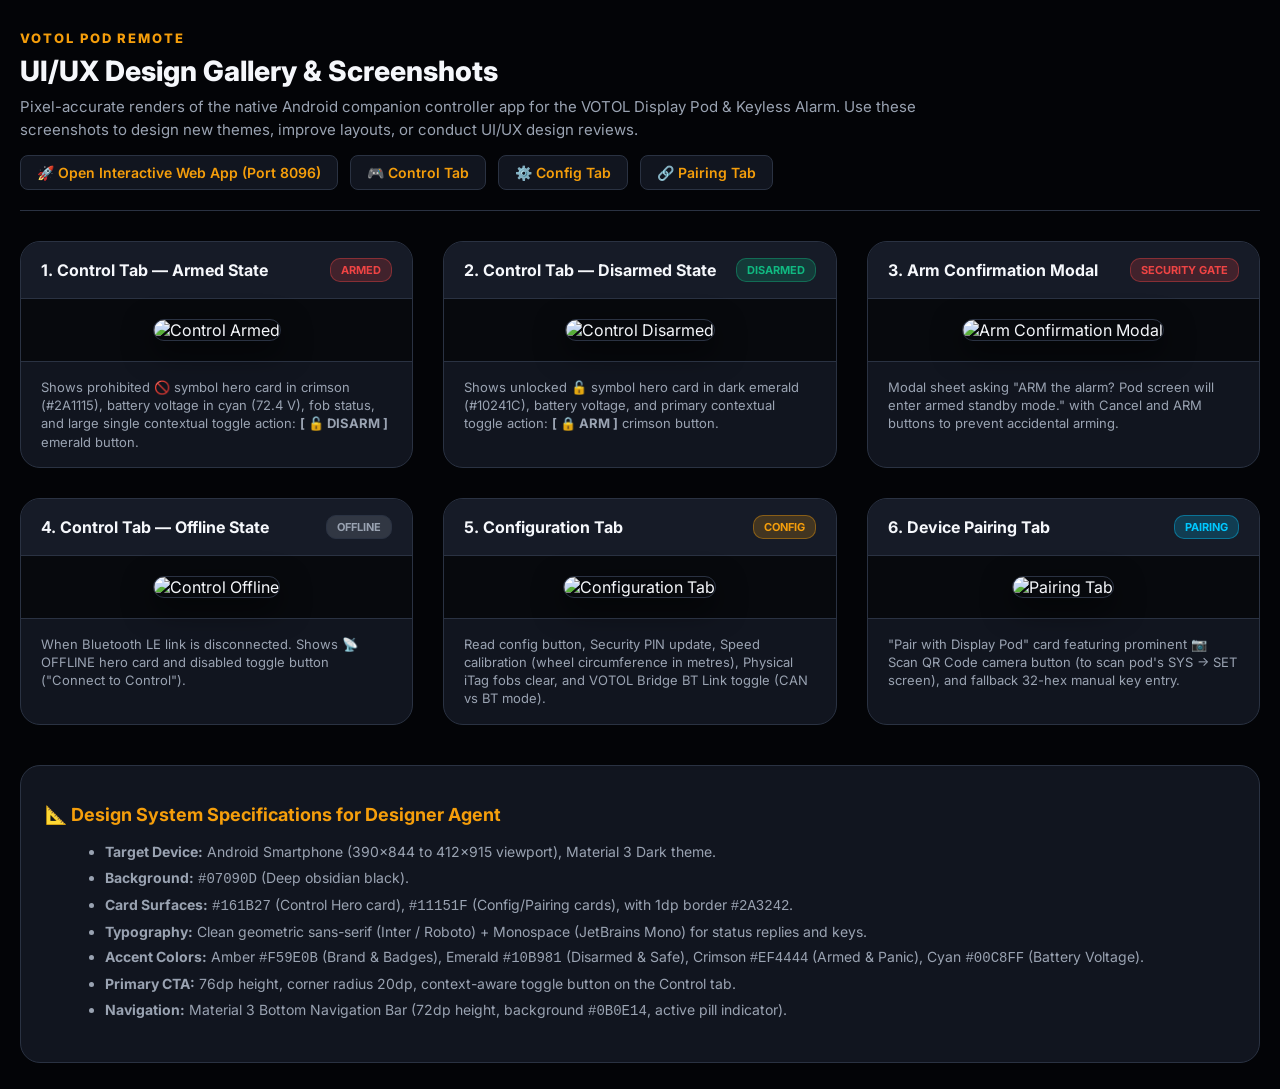
==== pod-remote-web/gallery.html @ cc3430d4 "feat(web): add browser preview, screenshot gallery, and handoff docs for UI/UX design" ====
<!DOCTYPE html>
<html lang="en">
<head>
  <meta charset="UTF-8">
  <meta name="viewport" content="width=device-width, initial-scale=1.0">
  <title>VOTOL Pod Remote — UI/UX Screen Designs</title>
  <link href="https://fonts.googleapis.com/css2?family=Inter:wght@400;500;600;700;800&family=JetBrains+Mono:wght@500;700&display=swap" rel="stylesheet">
  <style>
    body {
      background: #030407;
      color: #F5F7FB;
      font-family: 'Inter', sans-serif;
      margin: 0;
      padding: 30px 20px;
    }
    .header {
      max-width: 1400px;
      margin: 0 auto 30px auto;
      border-bottom: 1px solid #2A3242;
      padding-bottom: 20px;
    }
    .brand {
      color: #F59E0B;
      font-size: 13px;
      font-weight: 800;
      letter-spacing: 0.15em;
      text-transform: uppercase;
    }
    h1 {
      margin: 8px 0;
      font-size: 28px;
      font-weight: 800;
    }
    .desc {
      color: #9AA3B2;
      font-size: 15px;
      line-height: 1.5;
      max-width: 900px;
    }
    .nav-links {
      margin-top: 14px;
      display: flex;
      gap: 12px;
    }
    .nav-links a {
      color: #F59E0B;
      text-decoration: none;
      font-weight: 600;
      font-size: 14px;
      background: #11151F;
      border: 1px solid #2A3242;
      padding: 8px 16px;
      border-radius: 8px;
    }
    .nav-links a:hover {
      background: #1F2633;
    }
    .grid {
      display: grid;
      grid-template-columns: repeat(auto-fit, minmax(360px, 1fr));
      gap: 30px;
      max-width: 1400px;
      margin: 0 auto;
    }
    .card {
      background: #11151F;
      border: 1px solid #2A3242;
      border-radius: 20px;
      overflow: hidden;
      display: flex;
      flex-direction: column;
    }
    .card-header {
      padding: 16px 20px;
      background: #161B27;
      border-bottom: 1px solid #2A3242;
      display: flex;
      justify-content: space-between;
      align-items: center;
    }
    .card-title {
      font-size: 16px;
      font-weight: 700;
      color: #F5F7FB;
    }
    .card-tag {
      font-size: 11px;
      font-weight: 700;
      padding: 4px 10px;
      border-radius: 10px;
      text-transform: uppercase;
    }
    .tag-armed { background: rgba(239, 68, 68, 0.2); color: #EF4444; border: 1px solid rgba(239, 68, 68, 0.4); }
    .tag-disarmed { background: rgba(16, 185, 129, 0.2); color: #10B981; border: 1px solid rgba(16, 185, 129, 0.4); }
    .tag-offline { background: rgba(154, 163, 178, 0.2); color: #9AA3B2; border: 1px solid #2A3242; }
    .tag-config { background: rgba(245, 158, 11, 0.2); color: #F59E0B; border: 1px solid rgba(245, 158, 11, 0.4); }
    .tag-pairing { background: rgba(0, 200, 255, 0.2); color: #00C8FF; border: 1px solid rgba(0, 200, 255, 0.4); }

    .card-body {
      padding: 20px;
      display: flex;
      justify-content: center;
      background: #07090D;
    }
    .card-body img {
      max-width: 100%;
      height: auto;
      border-radius: 12px;
      border: 1px solid #2A3242;
      box-shadow: 0 10px 30px rgba(0,0,0,0.6);
    }
    .card-footer {
      padding: 16px 20px;
      font-size: 13px;
      color: #9AA3B2;
      line-height: 1.4;
      border-top: 1px solid #2A3242;
    }
    .specs-box {
      max-width: 1400px;
      margin: 40px auto 0 auto;
      background: #11151F;
      border: 1px solid #2A3242;
      border-radius: 20px;
      padding: 24px;
    }
    .specs-box h2 {
      color: #F59E0B;
      font-size: 18px;
      margin-bottom: 12px;
    }
    .specs-box ul {
      margin-left: 20px;
      line-height: 1.8;
      color: #9AA3B2;
      font-size: 14px;
    }
  </style>
</head>
<body>

  <div class="header">
    <div class="brand">VOTOL Pod Remote</div>
    <h1>UI/UX Design Gallery &amp; Screenshots</h1>
    <div class="desc">
      Pixel-accurate renders of the native Android companion controller app for the VOTOL Display Pod &amp; Keyless Alarm. Use these screenshots to design new themes, improve layouts, or conduct UI/UX design reviews.
    </div>
    <div class="nav-links">
      <a href="/" target="_blank">🚀 Open Interactive Web App (Port 8096)</a>
      <a href="/?tab=control&state=armed" target="_blank">🎮 Control Tab</a>
      <a href="/?tab=config" target="_blank">⚙️ Config Tab</a>
      <a href="/?tab=pairing" target="_blank">🔗 Pairing Tab</a>
    </div>
  </div>

  <div class="grid">

    <!-- Screen 1: Control Armed -->
    <div class="card">
      <div class="card-header">
        <div class="card-title">1. Control Tab — Armed State</div>
        <div class="card-tag tag-armed">ARMED</div>
      </div>
      <div class="card-body">
        <img src="/screenshots/01_control_armed_mobile.png" alt="Control Armed">
      </div>
      <div class="card-footer">
        Shows prohibited 🚫 symbol hero card in crimson (#2A1115), battery voltage in cyan (72.4 V), fob status, and large single contextual toggle action: <strong>[ 🔓 DISARM ]</strong> emerald button.
      </div>
    </div>

    <!-- Screen 2: Control Disarmed -->
    <div class="card">
      <div class="card-header">
        <div class="card-title">2. Control Tab — Disarmed State</div>
        <div class="card-tag tag-disarmed">DISARMED</div>
      </div>
      <div class="card-body">
        <img src="/screenshots/02_control_disarmed_mobile.png" alt="Control Disarmed">
      </div>
      <div class="card-footer">
        Shows unlocked 🔓 symbol hero card in dark emerald (#10241C), battery voltage, and primary contextual toggle action: <strong>[ 🔒 ARM ]</strong> crimson button.
      </div>
    </div>

    <!-- Screen 3: ARM Confirmation Dialog -->
    <div class="card">
      <div class="card-header">
        <div class="card-title">3. Arm Confirmation Modal</div>
        <div class="card-tag tag-armed">SECURITY GATE</div>
      </div>
      <div class="card-body">
        <img src="/screenshots/04_arm_confirm_modal_mobile.png" alt="Arm Confirmation Modal">
      </div>
      <div class="card-footer">
        Modal sheet asking "ARM the alarm? Pod screen will enter armed standby mode." with Cancel and ARM buttons to prevent accidental arming.
      </div>
    </div>

    <!-- Screen 4: Control Offline -->
    <div class="card">
      <div class="card-header">
        <div class="card-title">4. Control Tab — Offline State</div>
        <div class="card-tag tag-offline">OFFLINE</div>
      </div>
      <div class="card-body">
        <img src="/screenshots/03_control_offline_mobile.png" alt="Control Offline">
      </div>
      <div class="card-footer">
        When Bluetooth LE link is disconnected. Shows 📡 OFFLINE hero card and disabled toggle button ("Connect to Control").
      </div>
    </div>

    <!-- Screen 5: Config Tab -->
    <div class="card">
      <div class="card-header">
        <div class="card-title">5. Configuration Tab</div>
        <div class="card-tag tag-config">CONFIG</div>
      </div>
      <div class="card-body">
        <img src="/screenshots/05_config_tab_mobile.png" alt="Configuration Tab">
      </div>
      <div class="card-footer">
        Read config button, Security PIN update, Speed calibration (wheel circumference in metres), Physical iTag fobs clear, and VOTOL Bridge BT Link toggle (CAN vs BT mode).
      </div>
    </div>

    <!-- Screen 6: Pairing Tab -->
    <div class="card">
      <div class="card-header">
        <div class="card-title">6. Device Pairing Tab</div>
        <div class="card-tag tag-pairing">PAIRING</div>
      </div>
      <div class="card-body">
        <img src="/screenshots/06_pairing_tab_mobile.png" alt="Pairing Tab">
      </div>
      <div class="card-footer">
        "Pair with Display Pod" card featuring prominent 📷 Scan QR Code camera button (to scan pod's SYS → SET screen), and fallback 32-hex manual key entry.
      </div>
    </div>

  </div>

  <div class="specs-box">
    <h2>📐 Design System Specifications for Designer Agent</h2>
    <ul>
      <li><strong>Target Device:</strong> Android Smartphone (390×844 to 412×915 viewport), Material 3 Dark theme.</li>
      <li><strong>Background:</strong> <code>#07090D</code> (Deep obsidian black).</li>
      <li><strong>Card Surfaces:</strong> <code>#161B27</code> (Control Hero card), <code>#11151F</code> (Config/Pairing cards), with 1dp border <code>#2A3242</code>.</li>
      <li><strong>Typography:</strong> Clean geometric sans-serif (Inter / Roboto) + Monospace (JetBrains Mono) for status replies and keys.</li>
      <li><strong>Accent Colors:</strong> Amber <code>#F59E0B</code> (Brand &amp; Badges), Emerald <code>#10B981</code> (Disarmed &amp; Safe), Crimson <code>#EF4444</code> (Armed &amp; Panic), Cyan <code>#00C8FF</code> (Battery Voltage).</li>
      <li><strong>Primary CTA:</strong> 76dp height, corner radius 20dp, context-aware toggle button on the Control tab.</li>
      <li><strong>Navigation:</strong> Material 3 Bottom Navigation Bar (72dp height, background <code>#0B0E14</code>, active pill indicator).</li>
    </ul>
  </div>

</body>
</html>
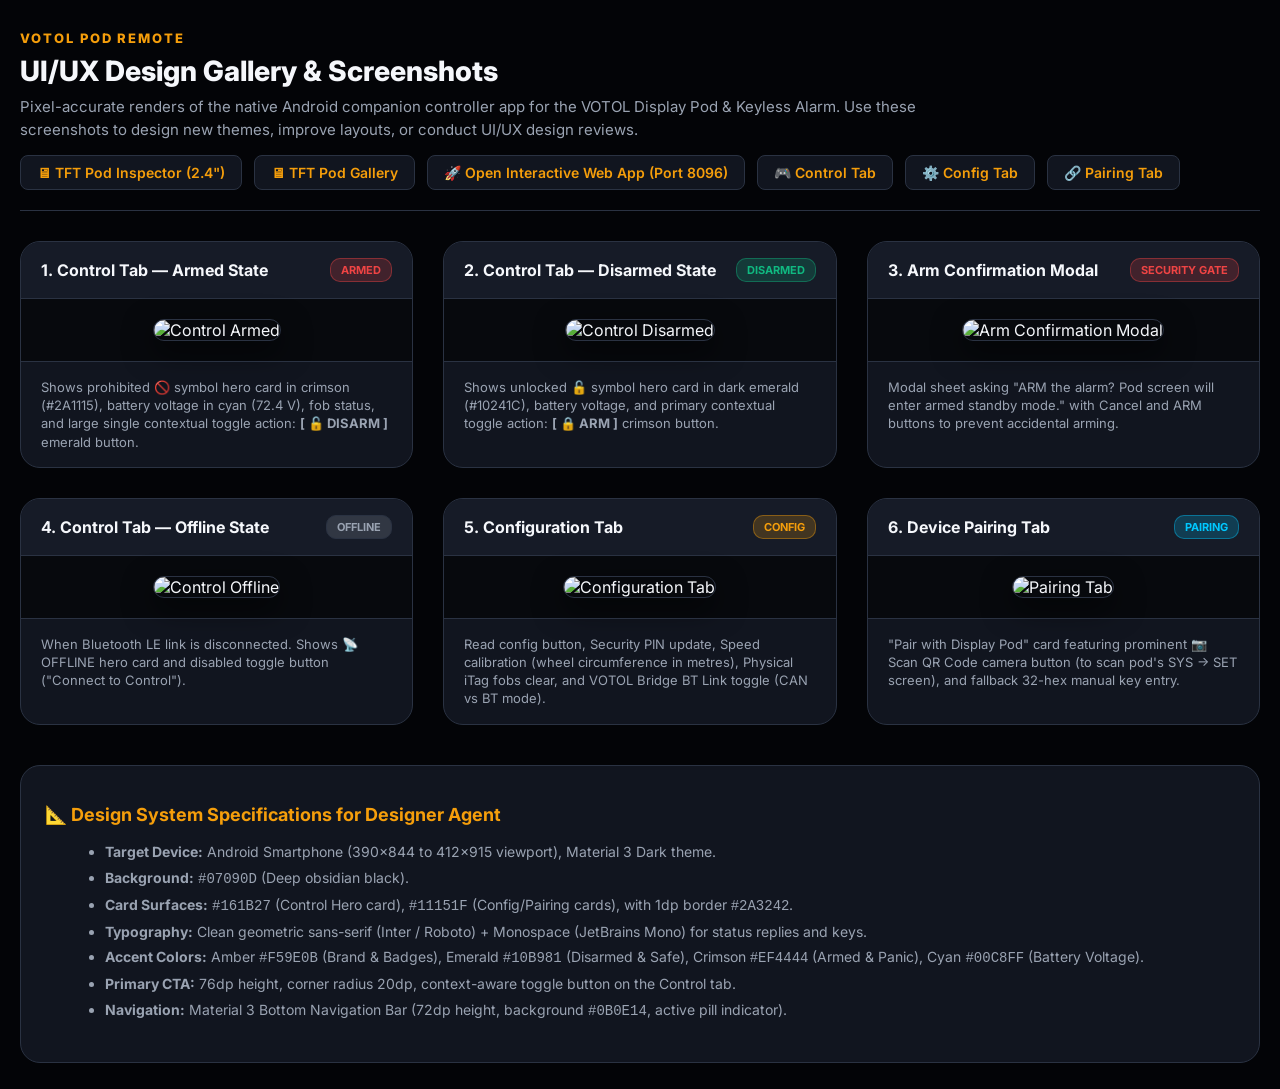
==== commit e41f5a9f: "feat(web): pixel-accurate 2.4in TFT pod UI replica, gallery, screenshots for UI/UX handoff" ====
--- a/pod-remote-web/gallery.html
+++ b/pod-remote-web/gallery.html
@@ -146,6 +146,8 @@
       Pixel-accurate renders of the native Android companion controller app for the VOTOL Display Pod &amp; Keyless Alarm. Use these screenshots to design new themes, improve layouts, or conduct UI/UX design reviews.
     </div>
     <div class="nav-links">
+      <a href="/tft.html" target="_blank">🖥 TFT Pod Inspector (2.4&quot;)</a>
+      <a href="/tft-gallery.html" target="_blank">🖥 TFT Pod Gallery</a>
       <a href="/" target="_blank">🚀 Open Interactive Web App (Port 8096)</a>
       <a href="/?tab=control&state=armed" target="_blank">🎮 Control Tab</a>
       <a href="/?tab=config" target="_blank">⚙️ Config Tab</a>
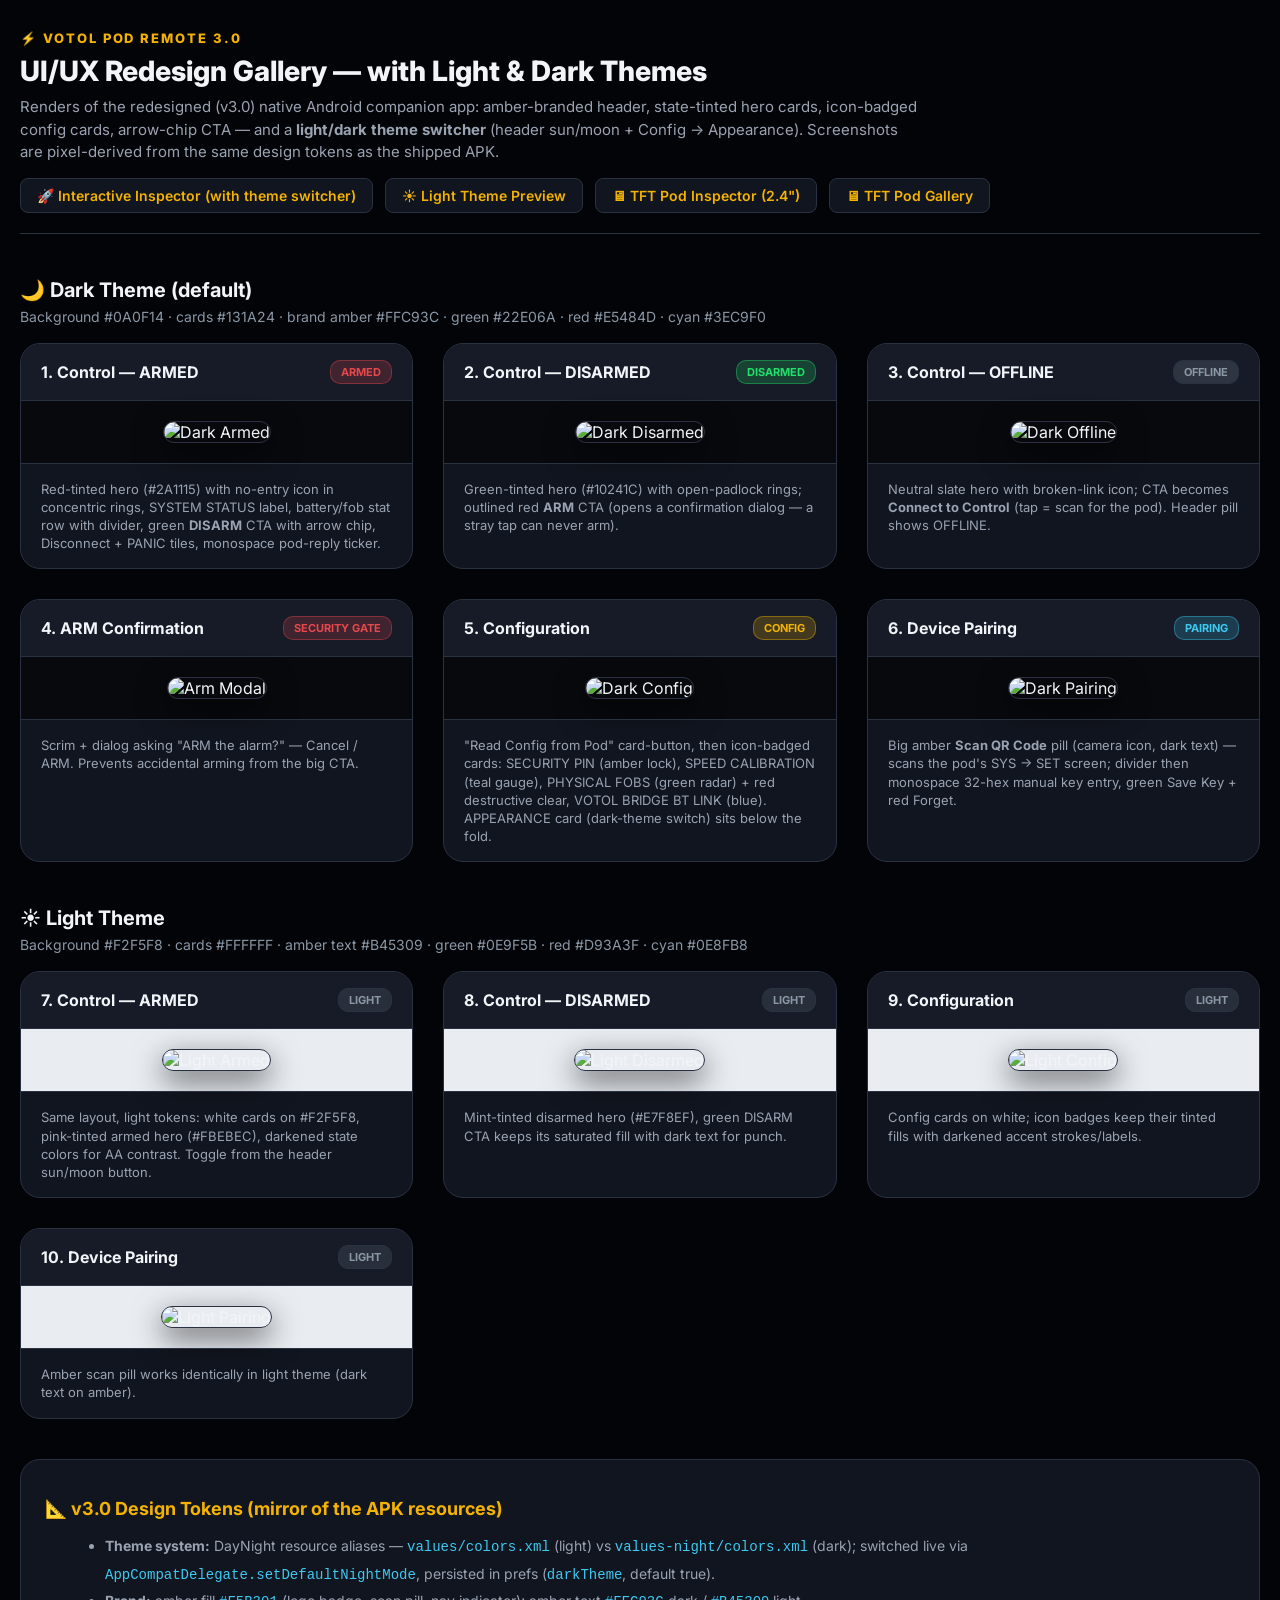
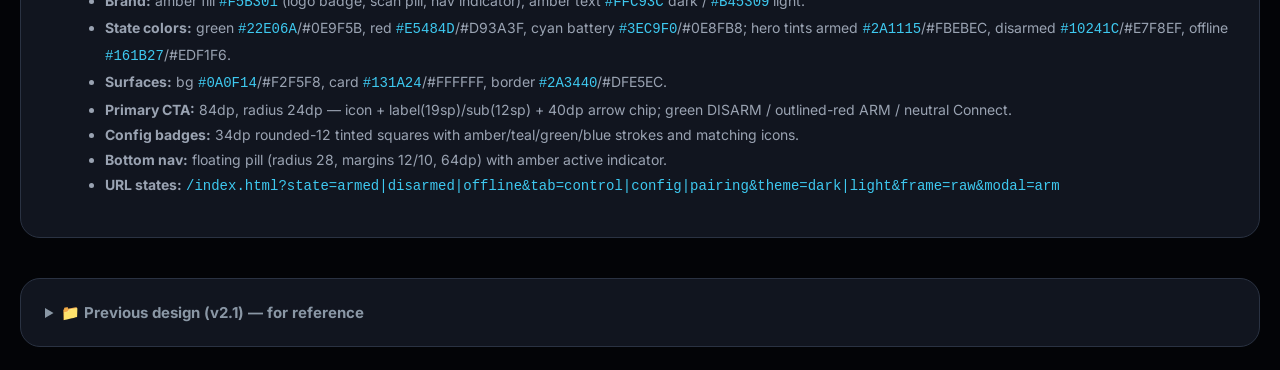
==== commit a7e2b7b1: "feat(app): v3.0 UI/UX redesign + light/dark theme switcher Redesign per design mockups: amber-brande" ====
--- a/pod-remote-web/gallery.html
+++ b/pod-remote-web/gallery.html
@@ -3,12 +3,12 @@
 <head>
   <meta charset="UTF-8">
   <meta name="viewport" content="width=device-width, initial-scale=1.0">
-  <title>VOTOL Pod Remote — UI/UX Screen Designs</title>
+  <title>VOTOL Pod Remote 3.0 — UI/UX Screen Designs</title>
   <link href="https://fonts.googleapis.com/css2?family=Inter:wght@400;500;600;700;800&family=JetBrains+Mono:wght@500;700&display=swap" rel="stylesheet">
   <style>
     body {
       background: #030407;
-      color: #F5F7FB;
+      color: #F2F5F8;
       font-family: 'Inter', sans-serif;
       margin: 0;
       padding: 30px 20px;
@@ -16,34 +16,28 @@
     .header {
       max-width: 1400px;
       margin: 0 auto 30px auto;
-      border-bottom: 1px solid #2A3242;
+      border-bottom: 1px solid #2A3440;
       padding-bottom: 20px;
     }
     .brand {
-      color: #F59E0B;
+      color: #F5B301;
       font-size: 13px;
       font-weight: 800;
       letter-spacing: 0.15em;
       text-transform: uppercase;
     }
-    h1 {
-      margin: 8px 0;
-      font-size: 28px;
-      font-weight: 800;
-    }
+    h1 { margin: 8px 0; font-size: 28px; font-weight: 800; }
+    h2.section { margin: 44px 0 6px 0; font-size: 20px; max-width: 1400px; margin-left: auto; margin-right: auto; }
+    p.section-sub { color: #8A97A5; font-size: 14px; max-width: 1400px; margin: 0 auto 18px auto; }
     .desc {
       color: #9AA3B2;
       font-size: 15px;
       line-height: 1.5;
       max-width: 900px;
     }
-    .nav-links {
-      margin-top: 14px;
-      display: flex;
-      gap: 12px;
-    }
+    .nav-links { margin-top: 14px; display: flex; flex-wrap: wrap; gap: 12px; }
     .nav-links a {
-      color: #F59E0B;
+      color: #F5B301;
       text-decoration: none;
       font-weight: 600;
       font-size: 14px;
@@ -52,9 +46,7 @@
       padding: 8px 16px;
       border-radius: 8px;
     }
-    .nav-links a:hover {
-      background: #1F2633;
-    }
+    .nav-links a:hover { background: #1F2633; }
     .grid {
       display: grid;
       grid-template-columns: repeat(auto-fit, minmax(360px, 1fr));
@@ -77,183 +69,210 @@
       display: flex;
       justify-content: space-between;
       align-items: center;
-    }
-    .card-title {
-      font-size: 16px;
-      font-weight: 700;
-      color: #F5F7FB;
-    }
+      gap: 8px;
+    }
+    .card-title { font-size: 16px; font-weight: 700; color: #F2F5F8; }
     .card-tag {
-      font-size: 11px;
-      font-weight: 700;
-      padding: 4px 10px;
-      border-radius: 10px;
-      text-transform: uppercase;
-    }
-    .tag-armed { background: rgba(239, 68, 68, 0.2); color: #EF4444; border: 1px solid rgba(239, 68, 68, 0.4); }
-    .tag-disarmed { background: rgba(16, 185, 129, 0.2); color: #10B981; border: 1px solid rgba(16, 185, 129, 0.4); }
-    .tag-offline { background: rgba(154, 163, 178, 0.2); color: #9AA3B2; border: 1px solid #2A3242; }
-    .tag-config { background: rgba(245, 158, 11, 0.2); color: #F59E0B; border: 1px solid rgba(245, 158, 11, 0.4); }
-    .tag-pairing { background: rgba(0, 200, 255, 0.2); color: #00C8FF; border: 1px solid rgba(0, 200, 255, 0.4); }
-
-    .card-body {
-      padding: 20px;
-      display: flex;
-      justify-content: center;
-      background: #07090D;
-    }
+      font-size: 11px; font-weight: 700; padding: 4px 10px;
+      border-radius: 10px; text-transform: uppercase; white-space: nowrap;
+    }
+    .tag-armed { background: rgba(229,72,77,0.2); color: #E5484D; border: 1px solid rgba(229,72,77,0.4); }
+    .tag-disarmed { background: rgba(34,224,106,0.2); color: #22E06A; border: 1px solid rgba(34,224,106,0.4); }
+    .tag-offline { background: rgba(138,151,165,0.2); color: #8A97A5; border: 1px solid #2A3242; }
+    .tag-config { background: rgba(245,179,1,0.2); color: #F5B301; border: 1px solid rgba(245,179,1,0.4); }
+    .tag-pairing { background: rgba(62,201,240,0.2); color: #3EC9F0; border: 1px solid rgba(62,201,240,0.4); }
+    .tag-theme { background: rgba(94,107,121,0.25); color: #8A97A5; border: 1px solid #2A3440; }
+
+    .card-body { padding: 20px; display: flex; justify-content: center; background: #07090D; }
     .card-body img {
-      max-width: 100%;
-      height: auto;
-      border-radius: 12px;
-      border: 1px solid #2A3242;
-      box-shadow: 0 10px 30px rgba(0,0,0,0.6);
-    }
+      max-width: 100%; height: auto; border-radius: 12px;
+      border: 1px solid #2A3242; box-shadow: 0 10px 30px rgba(0,0,0,0.6);
+    }
+    .card-body.light { background: #E9EDF2; }
     .card-footer {
-      padding: 16px 20px;
-      font-size: 13px;
-      color: #9AA3B2;
-      line-height: 1.4;
-      border-top: 1px solid #2A3242;
+      padding: 16px 20px; font-size: 13px; color: #9AA3B2;
+      line-height: 1.4; border-top: 1px solid #2A3242;
     }
     .specs-box {
-      max-width: 1400px;
-      margin: 40px auto 0 auto;
-      background: #11151F;
-      border: 1px solid #2A3242;
-      border-radius: 20px;
-      padding: 24px;
-    }
-    .specs-box h2 {
-      color: #F59E0B;
-      font-size: 18px;
-      margin-bottom: 12px;
-    }
-    .specs-box ul {
-      margin-left: 20px;
-      line-height: 1.8;
-      color: #9AA3B2;
-      font-size: 14px;
-    }
+      max-width: 1400px; margin: 40px auto 0 auto;
+      background: #11151F; border: 1px solid #2A3242;
+      border-radius: 20px; padding: 24px;
+    }
+    .specs-box h2 { color: #F5B301; font-size: 18px; margin-bottom: 12px; }
+    .specs-box ul { margin-left: 20px; line-height: 1.8; color: #9AA3B2; font-size: 14px; }
+    .specs-box code { color: #3EC9F0; }
+    details summary { cursor: pointer; color: #8A97A5; font-size: 15px; font-weight: 700; }
   </style>
 </head>
 <body>
 
   <div class="header">
-    <div class="brand">VOTOL Pod Remote</div>
-    <h1>UI/UX Design Gallery &amp; Screenshots</h1>
+    <div class="brand">⚡ VOTOL Pod Remote 3.0</div>
+    <h1>UI/UX Redesign Gallery — with Light &amp; Dark Themes</h1>
     <div class="desc">
-      Pixel-accurate renders of the native Android companion controller app for the VOTOL Display Pod &amp; Keyless Alarm. Use these screenshots to design new themes, improve layouts, or conduct UI/UX design reviews.
+      Renders of the redesigned (v3.0) native Android companion app: amber-branded header,
+      state-tinted hero cards, icon-badged config cards, arrow-chip CTA — and a
+      <strong>light/dark theme switcher</strong> (header sun/moon + Config → Appearance).
+      Screenshots are pixel-derived from the same design tokens as the shipped APK.
     </div>
     <div class="nav-links">
+      <a href="/index.html" target="_blank">🚀 Interactive Inspector (with theme switcher)</a>
+      <a href="/index.html?frame=raw&state=armed&theme=light" target="_blank">☀️ Light Theme Preview</a>
       <a href="/tft.html" target="_blank">🖥 TFT Pod Inspector (2.4&quot;)</a>
       <a href="/tft-gallery.html" target="_blank">🖥 TFT Pod Gallery</a>
-      <a href="/" target="_blank">🚀 Open Interactive Web App (Port 8096)</a>
-      <a href="/?tab=control&state=armed" target="_blank">🎮 Control Tab</a>
-      <a href="/?tab=config" target="_blank">⚙️ Config Tab</a>
-      <a href="/?tab=pairing" target="_blank">🔗 Pairing Tab</a>
-    </div>
-  </div>
-
+    </div>
+  </div>
+
+  <h2 class="section">🌙 Dark Theme (default)</h2>
+  <p class="section-sub">Background #0A0F14 · cards #131A24 · brand amber #FFC93C · green #22E06A · red #E5484D · cyan #3EC9F0</p>
   <div class="grid">
 
-    <!-- Screen 1: Control Armed -->
-    <div class="card">
-      <div class="card-header">
-        <div class="card-title">1. Control Tab — Armed State</div>
+    <div class="card">
+      <div class="card-header">
+        <div class="card-title">1. Control — ARMED</div>
         <div class="card-tag tag-armed">ARMED</div>
       </div>
-      <div class="card-body">
-        <img src="/screenshots/01_control_armed_mobile.png" alt="Control Armed">
-      </div>
-      <div class="card-footer">
-        Shows prohibited 🚫 symbol hero card in crimson (#2A1115), battery voltage in cyan (72.4 V), fob status, and large single contextual toggle action: <strong>[ 🔓 DISARM ]</strong> emerald button.
-      </div>
-    </div>
-
-    <!-- Screen 2: Control Disarmed -->
-    <div class="card">
-      <div class="card-header">
-        <div class="card-title">2. Control Tab — Disarmed State</div>
+      <div class="card-body"><img src="/screenshots/app3/dark_armed.png" alt="Dark Armed"></div>
+      <div class="card-footer">
+        Red-tinted hero (#2A1115) with no-entry icon in concentric rings, SYSTEM STATUS label,
+        battery/fob stat row with divider, green <strong>DISARM</strong> CTA with arrow chip,
+        Disconnect + PANIC tiles, monospace pod-reply ticker.
+      </div>
+    </div>
+
+    <div class="card">
+      <div class="card-header">
+        <div class="card-title">2. Control — DISARMED</div>
         <div class="card-tag tag-disarmed">DISARMED</div>
       </div>
-      <div class="card-body">
-        <img src="/screenshots/02_control_disarmed_mobile.png" alt="Control Disarmed">
-      </div>
-      <div class="card-footer">
-        Shows unlocked 🔓 symbol hero card in dark emerald (#10241C), battery voltage, and primary contextual toggle action: <strong>[ 🔒 ARM ]</strong> crimson button.
-      </div>
-    </div>
-
-    <!-- Screen 3: ARM Confirmation Dialog -->
-    <div class="card">
-      <div class="card-header">
-        <div class="card-title">3. Arm Confirmation Modal</div>
+      <div class="card-body"><img src="/screenshots/app3/dark_disarmed.png" alt="Dark Disarmed"></div>
+      <div class="card-footer">
+        Green-tinted hero (#10241C) with open-padlock rings; outlined red <strong>ARM</strong> CTA
+        (opens a confirmation dialog — a stray tap can never arm).
+      </div>
+    </div>
+
+    <div class="card">
+      <div class="card-header">
+        <div class="card-title">3. Control — OFFLINE</div>
+        <div class="card-tag tag-offline">OFFLINE</div>
+      </div>
+      <div class="card-body"><img src="/screenshots/app3/dark_offline.png" alt="Dark Offline"></div>
+      <div class="card-footer">
+        Neutral slate hero with broken-link icon; CTA becomes <strong>Connect to Control</strong>
+        (tap = scan for the pod). Header pill shows OFFLINE.
+      </div>
+    </div>
+
+    <div class="card">
+      <div class="card-header">
+        <div class="card-title">4. ARM Confirmation</div>
         <div class="card-tag tag-armed">SECURITY GATE</div>
       </div>
-      <div class="card-body">
-        <img src="/screenshots/04_arm_confirm_modal_mobile.png" alt="Arm Confirmation Modal">
-      </div>
-      <div class="card-footer">
-        Modal sheet asking "ARM the alarm? Pod screen will enter armed standby mode." with Cancel and ARM buttons to prevent accidental arming.
-      </div>
-    </div>
-
-    <!-- Screen 4: Control Offline -->
-    <div class="card">
-      <div class="card-header">
-        <div class="card-title">4. Control Tab — Offline State</div>
-        <div class="card-tag tag-offline">OFFLINE</div>
-      </div>
-      <div class="card-body">
-        <img src="/screenshots/03_control_offline_mobile.png" alt="Control Offline">
-      </div>
-      <div class="card-footer">
-        When Bluetooth LE link is disconnected. Shows 📡 OFFLINE hero card and disabled toggle button ("Connect to Control").
-      </div>
-    </div>
-
-    <!-- Screen 5: Config Tab -->
-    <div class="card">
-      <div class="card-header">
-        <div class="card-title">5. Configuration Tab</div>
+      <div class="card-body"><img src="/screenshots/app3/dark_arm_modal.png" alt="Arm Modal"></div>
+      <div class="card-footer">
+        Scrim + dialog asking "ARM the alarm?" — Cancel / ARM. Prevents accidental arming from the big CTA.
+      </div>
+    </div>
+
+    <div class="card">
+      <div class="card-header">
+        <div class="card-title">5. Configuration</div>
         <div class="card-tag tag-config">CONFIG</div>
       </div>
-      <div class="card-body">
-        <img src="/screenshots/05_config_tab_mobile.png" alt="Configuration Tab">
-      </div>
-      <div class="card-footer">
-        Read config button, Security PIN update, Speed calibration (wheel circumference in metres), Physical iTag fobs clear, and VOTOL Bridge BT Link toggle (CAN vs BT mode).
-      </div>
-    </div>
-
-    <!-- Screen 6: Pairing Tab -->
-    <div class="card">
-      <div class="card-header">
-        <div class="card-title">6. Device Pairing Tab</div>
+      <div class="card-body"><img src="/screenshots/app3/dark_config.png" alt="Dark Config"></div>
+      <div class="card-footer">
+        "Read Config from Pod" card-button, then icon-badged cards: SECURITY PIN (amber lock),
+        SPEED CALIBRATION (teal gauge), PHYSICAL FOBS (green radar) + red destructive clear,
+        VOTOL BRIDGE BT LINK (blue). APPEARANCE card (dark-theme switch) sits below the fold.
+      </div>
+    </div>
+
+    <div class="card">
+      <div class="card-header">
+        <div class="card-title">6. Device Pairing</div>
         <div class="card-tag tag-pairing">PAIRING</div>
       </div>
-      <div class="card-body">
-        <img src="/screenshots/06_pairing_tab_mobile.png" alt="Pairing Tab">
-      </div>
-      <div class="card-footer">
-        "Pair with Display Pod" card featuring prominent 📷 Scan QR Code camera button (to scan pod's SYS → SET screen), and fallback 32-hex manual key entry.
-      </div>
-    </div>
-
+      <div class="card-body"><img src="/screenshots/app3/dark_pairing.png" alt="Dark Pairing"></div>
+      <div class="card-footer">
+        Big amber <strong>Scan QR Code</strong> pill (camera icon, dark text) — scans the pod's
+        SYS → SET screen; divider then monospace 32-hex manual key entry, green Save Key + red Forget.
+      </div>
+    </div>
+  </div>
+
+  <h2 class="section">☀️ Light Theme</h2>
+  <p class="section-sub">Background #F2F5F8 · cards #FFFFFF · amber text #B45309 · green #0E9F5B · red #D93A3F · cyan #0E8FB8</p>
+  <div class="grid">
+
+    <div class="card">
+      <div class="card-header">
+        <div class="card-title">7. Control — ARMED</div>
+        <div class="card-tag tag-theme">LIGHT</div>
+      </div>
+      <div class="card-body light"><img src="/screenshots/app3/light_armed.png" alt="Light Armed"></div>
+      <div class="card-footer">
+        Same layout, light tokens: white cards on #F2F5F8, pink-tinted armed hero (#FBEBEC),
+        darkened state colors for AA contrast. Toggle from the header sun/moon button.
+      </div>
+    </div>
+
+    <div class="card">
+      <div class="card-header">
+        <div class="card-title">8. Control — DISARMED</div>
+        <div class="card-tag tag-theme">LIGHT</div>
+      </div>
+      <div class="card-body light"><img src="/screenshots/app3/light_disarmed.png" alt="Light Disarmed"></div>
+      <div class="card-footer">
+        Mint-tinted disarmed hero (#E7F8EF), green DISARM CTA keeps its saturated fill with dark text for punch.
+      </div>
+    </div>
+
+    <div class="card">
+      <div class="card-header">
+        <div class="card-title">9. Configuration</div>
+        <div class="card-tag tag-theme">LIGHT</div>
+      </div>
+      <div class="card-body light"><img src="/screenshots/app3/light_config.png" alt="Light Config"></div>
+      <div class="card-footer">
+        Config cards on white; icon badges keep their tinted fills with darkened accent strokes/labels.
+      </div>
+    </div>
+
+    <div class="card">
+      <div class="card-header">
+        <div class="card-title">10. Device Pairing</div>
+        <div class="card-tag tag-theme">LIGHT</div>
+      </div>
+      <div class="card-body light"><img src="/screenshots/app3/light_pairing.png" alt="Light Pairing"></div>
+      <div class="card-footer">
+        Amber scan pill works identically in light theme (dark text on amber).
+      </div>
+    </div>
   </div>
 
   <div class="specs-box">
-    <h2>📐 Design System Specifications for Designer Agent</h2>
+    <h2>📐 v3.0 Design Tokens (mirror of the APK resources)</h2>
     <ul>
-      <li><strong>Target Device:</strong> Android Smartphone (390×844 to 412×915 viewport), Material 3 Dark theme.</li>
-      <li><strong>Background:</strong> <code>#07090D</code> (Deep obsidian black).</li>
-      <li><strong>Card Surfaces:</strong> <code>#161B27</code> (Control Hero card), <code>#11151F</code> (Config/Pairing cards), with 1dp border <code>#2A3242</code>.</li>
-      <li><strong>Typography:</strong> Clean geometric sans-serif (Inter / Roboto) + Monospace (JetBrains Mono) for status replies and keys.</li>
-      <li><strong>Accent Colors:</strong> Amber <code>#F59E0B</code> (Brand &amp; Badges), Emerald <code>#10B981</code> (Disarmed &amp; Safe), Crimson <code>#EF4444</code> (Armed &amp; Panic), Cyan <code>#00C8FF</code> (Battery Voltage).</li>
-      <li><strong>Primary CTA:</strong> 76dp height, corner radius 20dp, context-aware toggle button on the Control tab.</li>
-      <li><strong>Navigation:</strong> Material 3 Bottom Navigation Bar (72dp height, background <code>#0B0E14</code>, active pill indicator).</li>
+      <li><strong>Theme system:</strong> DayNight resource aliases — <code>values/colors.xml</code> (light) vs <code>values-night/colors.xml</code> (dark); switched live via <code>AppCompatDelegate.setDefaultNightMode</code>, persisted in prefs (<code>darkTheme</code>, default true).</li>
+      <li><strong>Brand:</strong> amber fill <code>#F5B301</code> (logo badge, scan pill, nav indicator); amber text <code>#FFC93C</code> dark / <code>#B45309</code> light.</li>
+      <li><strong>State colors:</strong> green <code>#22E06A</code>/#0E9F5B, red <code>#E5484D</code>/#D93A3F, cyan battery <code>#3EC9F0</code>/#0E8FB8; hero tints armed <code>#2A1115</code>/#FBEBEC, disarmed <code>#10241C</code>/#E7F8EF, offline <code>#161B27</code>/#EDF1F6.</li>
+      <li><strong>Surfaces:</strong> bg <code>#0A0F14</code>/#F2F5F8, card <code>#131A24</code>/#FFFFFF, border <code>#2A3440</code>/#DFE5EC.</li>
+      <li><strong>Primary CTA:</strong> 84dp, radius 24dp — icon + label(19sp)/sub(12sp) + 40dp arrow chip; green DISARM / outlined-red ARM / neutral Connect.</li>
+      <li><strong>Config badges:</strong> 34dp rounded-12 tinted squares with amber/teal/green/blue strokes and matching icons.</li>
+      <li><strong>Bottom nav:</strong> floating pill (radius 28, margins 12/10, 64dp) with amber active indicator.</li>
+      <li><strong>URL states:</strong> <code>/index.html?state=armed|disarmed|offline&tab=control|config|pairing&theme=dark|light&frame=raw&modal=arm</code></li>
     </ul>
+  </div>
+
+  <div class="specs-box">
+    <details>
+      <summary>📁 Previous design (v2.1) — for reference</summary>
+      <p style="color:#9AA3B2;font-size:14px;margin-top:10px;">
+        The pre-redesign screens (emoji icons, plain Material buttons) are still in
+        <code>/screenshots/01…09_*.png</code> and the git history.
+      </p>
+    </details>
   </div>
 
 </body>
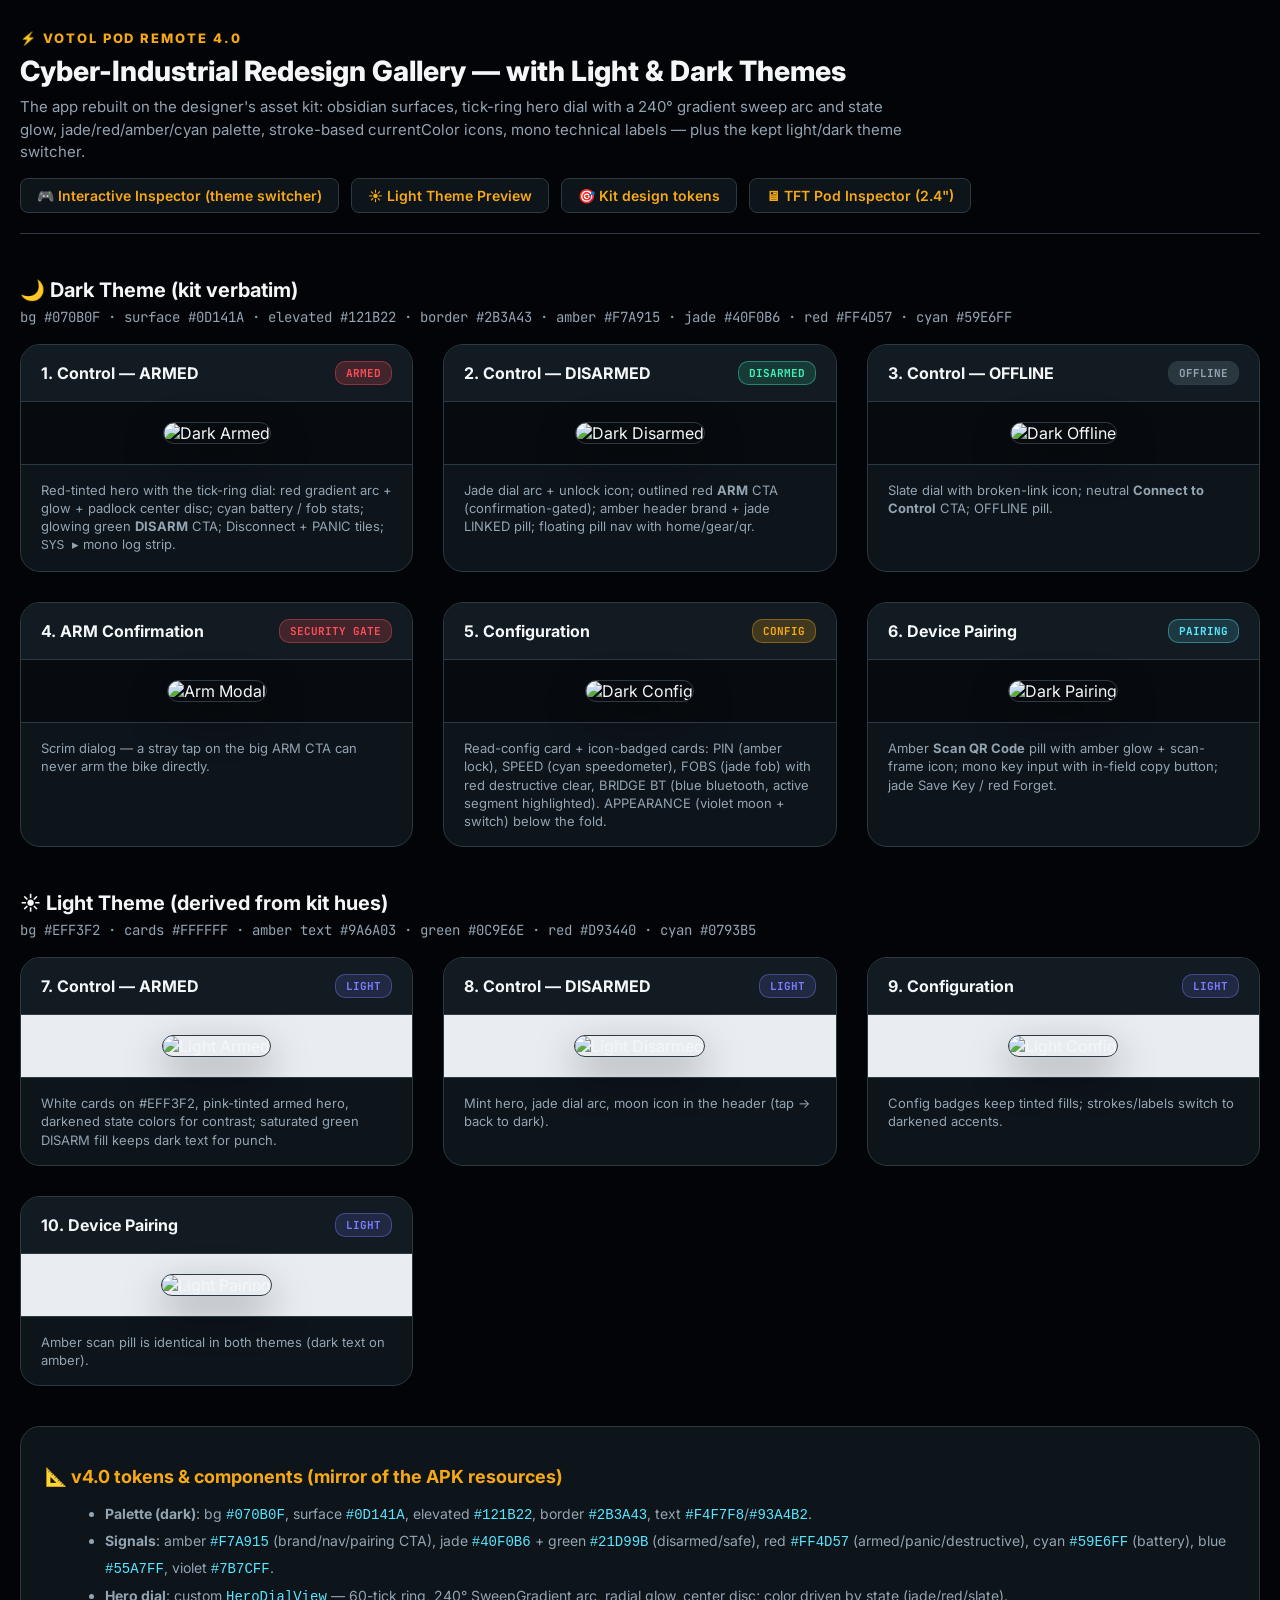
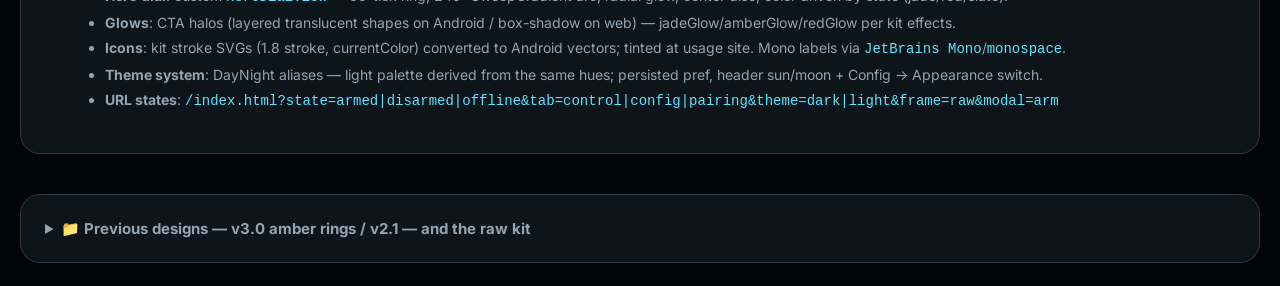
==== commit 785a8be7: "feat(app): v4.0 cyber-industrial redesign from designer asset kit Rebuild on votol_pod_asset_kit tok" ====
--- a/pod-remote-web/gallery.html
+++ b/pod-remote-web/gallery.html
@@ -3,12 +3,12 @@
 <head>
   <meta charset="UTF-8">
   <meta name="viewport" content="width=device-width, initial-scale=1.0">
-  <title>VOTOL Pod Remote 3.0 — UI/UX Screen Designs</title>
+  <title>VOTOL Pod Remote 4.0 — Cyber-Industrial UI Gallery</title>
   <link href="https://fonts.googleapis.com/css2?family=Inter:wght@400;500;600;700;800&family=JetBrains+Mono:wght@500;700&display=swap" rel="stylesheet">
   <style>
     body {
       background: #030407;
-      color: #F2F5F8;
+      color: #F4F7F8;
       font-family: 'Inter', sans-serif;
       margin: 0;
       padding: 30px 20px;
@@ -16,37 +16,26 @@
     .header {
       max-width: 1400px;
       margin: 0 auto 30px auto;
-      border-bottom: 1px solid #2A3440;
+      border-bottom: 1px solid #2B3A43;
       padding-bottom: 20px;
     }
     .brand {
-      color: #F5B301;
+      color: #F7A915;
       font-size: 13px;
       font-weight: 800;
       letter-spacing: 0.15em;
       text-transform: uppercase;
     }
     h1 { margin: 8px 0; font-size: 28px; font-weight: 800; }
-    h2.section { margin: 44px 0 6px 0; font-size: 20px; max-width: 1400px; margin-left: auto; margin-right: auto; }
-    p.section-sub { color: #8A97A5; font-size: 14px; max-width: 1400px; margin: 0 auto 18px auto; }
-    .desc {
-      color: #9AA3B2;
-      font-size: 15px;
-      line-height: 1.5;
-      max-width: 900px;
-    }
+    h2.section { margin: 44px auto 6px auto; font-size: 20px; max-width: 1400px; }
+    p.section-sub { color: #93A4B2; font-size: 14px; max-width: 1400px; margin: 0 auto 18px auto; font-family: 'JetBrains Mono', monospace; }
+    .desc { color: #93A4B2; font-size: 15px; line-height: 1.5; max-width: 900px; }
     .nav-links { margin-top: 14px; display: flex; flex-wrap: wrap; gap: 12px; }
     .nav-links a {
-      color: #F5B301;
-      text-decoration: none;
-      font-weight: 600;
-      font-size: 14px;
-      background: #11151F;
-      border: 1px solid #2A3242;
-      padding: 8px 16px;
-      border-radius: 8px;
-    }
-    .nav-links a:hover { background: #1F2633; }
+      color: #F7A915; text-decoration: none; font-weight: 600; font-size: 14px;
+      background: #0D141A; border: 1px solid #2B3A43; padding: 8px 16px; border-radius: 8px;
+    }
+    .nav-links a:hover { background: #121B22; }
     .grid {
       display: grid;
       grid-template-columns: repeat(auto-fit, minmax(360px, 1fr));
@@ -55,76 +44,66 @@
       margin: 0 auto;
     }
     .card {
-      background: #11151F;
-      border: 1px solid #2A3242;
-      border-radius: 20px;
-      overflow: hidden;
-      display: flex;
-      flex-direction: column;
+      background: #0D141A; border: 1px solid #2B3A43; border-radius: 20px;
+      overflow: hidden; display: flex; flex-direction: column;
     }
     .card-header {
-      padding: 16px 20px;
-      background: #161B27;
-      border-bottom: 1px solid #2A3242;
-      display: flex;
-      justify-content: space-between;
-      align-items: center;
-      gap: 8px;
-    }
-    .card-title { font-size: 16px; font-weight: 700; color: #F2F5F8; }
+      padding: 16px 20px; background: #121B22; border-bottom: 1px solid #2B3A43;
+      display: flex; justify-content: space-between; align-items: center; gap: 8px;
+    }
+    .card-title { font-size: 16px; font-weight: 700; color: #F4F7F8; }
     .card-tag {
       font-size: 11px; font-weight: 700; padding: 4px 10px;
       border-radius: 10px; text-transform: uppercase; white-space: nowrap;
-    }
-    .tag-armed { background: rgba(229,72,77,0.2); color: #E5484D; border: 1px solid rgba(229,72,77,0.4); }
-    .tag-disarmed { background: rgba(34,224,106,0.2); color: #22E06A; border: 1px solid rgba(34,224,106,0.4); }
-    .tag-offline { background: rgba(138,151,165,0.2); color: #8A97A5; border: 1px solid #2A3242; }
-    .tag-config { background: rgba(245,179,1,0.2); color: #F5B301; border: 1px solid rgba(245,179,1,0.4); }
-    .tag-pairing { background: rgba(62,201,240,0.2); color: #3EC9F0; border: 1px solid rgba(62,201,240,0.4); }
-    .tag-theme { background: rgba(94,107,121,0.25); color: #8A97A5; border: 1px solid #2A3440; }
-
-    .card-body { padding: 20px; display: flex; justify-content: center; background: #07090D; }
+      font-family: 'JetBrains Mono', monospace;
+    }
+    .tag-armed { background: rgba(255,77,87,0.2); color: #FF4D57; border: 1px solid rgba(255,77,87,0.4); }
+    .tag-disarmed { background: rgba(64,240,182,0.15); color: #40F0B6; border: 1px solid rgba(64,240,182,0.4); }
+    .tag-offline { background: rgba(147,164,178,0.2); color: #93A4B2; border: 1px solid #2B3A43; }
+    .tag-config { background: rgba(247,169,21,0.2); color: #F7A915; border: 1px solid rgba(247,169,21,0.4); }
+    .tag-pairing { background: rgba(89,230,255,0.15); color: #59E6FF; border: 1px solid rgba(89,230,255,0.4); }
+    .tag-theme { background: rgba(123,124,255,0.15); color: #7B7CFF; border: 1px solid rgba(123,124,255,0.4); }
+
+    .card-body { padding: 20px; display: flex; justify-content: center; background: #070B0F; }
     .card-body img {
       max-width: 100%; height: auto; border-radius: 12px;
-      border: 1px solid #2A3242; box-shadow: 0 10px 30px rgba(0,0,0,0.6);
+      border: 1px solid #2B3A43; box-shadow: 0 16px 40px rgba(0,0,0,0.35);
     }
     .card-body.light { background: #E9EDF2; }
     .card-footer {
-      padding: 16px 20px; font-size: 13px; color: #9AA3B2;
-      line-height: 1.4; border-top: 1px solid #2A3242;
+      padding: 16px 20px; font-size: 13px; color: #93A4B2;
+      line-height: 1.4; border-top: 1px solid #2B3A43;
     }
     .specs-box {
       max-width: 1400px; margin: 40px auto 0 auto;
-      background: #11151F; border: 1px solid #2A3242;
-      border-radius: 20px; padding: 24px;
-    }
-    .specs-box h2 { color: #F5B301; font-size: 18px; margin-bottom: 12px; }
-    .specs-box ul { margin-left: 20px; line-height: 1.8; color: #9AA3B2; font-size: 14px; }
-    .specs-box code { color: #3EC9F0; }
-    details summary { cursor: pointer; color: #8A97A5; font-size: 15px; font-weight: 700; }
+      background: #0D141A; border: 1px solid #2B3A43; border-radius: 20px; padding: 24px;
+    }
+    .specs-box h2 { color: #F7A915; font-size: 18px; margin-bottom: 12px; }
+    .specs-box ul { margin-left: 20px; line-height: 1.8; color: #93A4B2; font-size: 14px; }
+    .specs-box code { color: #59E6FF; }
+    details summary { cursor: pointer; color: #93A4B2; font-size: 15px; font-weight: 700; }
   </style>
 </head>
 <body>
 
   <div class="header">
-    <div class="brand">⚡ VOTOL Pod Remote 3.0</div>
-    <h1>UI/UX Redesign Gallery — with Light &amp; Dark Themes</h1>
+    <div class="brand">&#9889; VOTOL Pod Remote 4.0</div>
+    <h1>Cyber-Industrial Redesign Gallery — with Light &amp; Dark Themes</h1>
     <div class="desc">
-      Renders of the redesigned (v3.0) native Android companion app: amber-branded header,
-      state-tinted hero cards, icon-badged config cards, arrow-chip CTA — and a
-      <strong>light/dark theme switcher</strong> (header sun/moon + Config → Appearance).
-      Screenshots are pixel-derived from the same design tokens as the shipped APK.
+      The app rebuilt on the designer's asset kit: obsidian surfaces, tick-ring hero dial with a
+      240&deg; gradient sweep arc and state glow, jade/red/amber/cyan palette, stroke-based
+      currentColor icons, mono technical labels — plus the kept light/dark theme switcher.
     </div>
     <div class="nav-links">
-      <a href="/index.html" target="_blank">🚀 Interactive Inspector (with theme switcher)</a>
-      <a href="/index.html?frame=raw&state=armed&theme=light" target="_blank">☀️ Light Theme Preview</a>
-      <a href="/tft.html" target="_blank">🖥 TFT Pod Inspector (2.4&quot;)</a>
-      <a href="/tft-gallery.html" target="_blank">🖥 TFT Pod Gallery</a>
-    </div>
-  </div>
-
-  <h2 class="section">🌙 Dark Theme (default)</h2>
-  <p class="section-sub">Background #0A0F14 · cards #131A24 · brand amber #FFC93C · green #22E06A · red #E5484D · cyan #3EC9F0</p>
+      <a href="/index.html" target="_blank">&#127918; Interactive Inspector (theme switcher)</a>
+      <a href="/index.html?frame=raw&state=armed&theme=light" target="_blank">&#9728;&#65039; Light Theme Preview</a>
+      <a href="/kit/tokens/design-tokens.json" target="_blank">&#127919; Kit design tokens</a>
+      <a href="/tft.html" target="_blank">&#128421; TFT Pod Inspector (2.4&quot;)</a>
+    </div>
+  </div>
+
+  <h2 class="section">&#127769; Dark Theme (kit verbatim)</h2>
+  <p class="section-sub">bg #070B0F &middot; surface #0D141A &middot; elevated #121B22 &middot; border #2B3A43 &middot; amber #F7A915 &middot; jade #40F0B6 &middot; red #FF4D57 &middot; cyan #59E6FF</p>
   <div class="grid">
 
     <div class="card">
@@ -132,11 +111,11 @@
         <div class="card-title">1. Control — ARMED</div>
         <div class="card-tag tag-armed">ARMED</div>
       </div>
-      <div class="card-body"><img src="/screenshots/app3/dark_armed.png" alt="Dark Armed"></div>
-      <div class="card-footer">
-        Red-tinted hero (#2A1115) with no-entry icon in concentric rings, SYSTEM STATUS label,
-        battery/fob stat row with divider, green <strong>DISARM</strong> CTA with arrow chip,
-        Disconnect + PANIC tiles, monospace pod-reply ticker.
+      <div class="card-body"><img src="/screenshots/app4/dark_armed.png" alt="Dark Armed"></div>
+      <div class="card-footer">
+        Red-tinted hero with the tick-ring dial: red gradient arc + glow + padlock center disc;
+        cyan battery / fob stats; glowing green <strong>DISARM</strong> CTA; Disconnect + PANIC tiles;
+        <code>SYS &#9656;</code> mono log strip.
       </div>
     </div>
 
@@ -145,10 +124,10 @@
         <div class="card-title">2. Control — DISARMED</div>
         <div class="card-tag tag-disarmed">DISARMED</div>
       </div>
-      <div class="card-body"><img src="/screenshots/app3/dark_disarmed.png" alt="Dark Disarmed"></div>
-      <div class="card-footer">
-        Green-tinted hero (#10241C) with open-padlock rings; outlined red <strong>ARM</strong> CTA
-        (opens a confirmation dialog — a stray tap can never arm).
+      <div class="card-body"><img src="/screenshots/app4/dark_disarmed.png" alt="Dark Disarmed"></div>
+      <div class="card-footer">
+        Jade dial arc + unlock icon; outlined red <strong>ARM</strong> CTA (confirmation-gated);
+        amber header brand + jade LINKED pill; floating pill nav with home/gear/qr.
       </div>
     </div>
 
@@ -157,10 +136,9 @@
         <div class="card-title">3. Control — OFFLINE</div>
         <div class="card-tag tag-offline">OFFLINE</div>
       </div>
-      <div class="card-body"><img src="/screenshots/app3/dark_offline.png" alt="Dark Offline"></div>
-      <div class="card-footer">
-        Neutral slate hero with broken-link icon; CTA becomes <strong>Connect to Control</strong>
-        (tap = scan for the pod). Header pill shows OFFLINE.
+      <div class="card-body"><img src="/screenshots/app4/dark_offline.png" alt="Dark Offline"></div>
+      <div class="card-footer">
+        Slate dial with broken-link icon; neutral <strong>Connect to Control</strong> CTA; OFFLINE pill.
       </div>
     </div>
 
@@ -169,9 +147,9 @@
         <div class="card-title">4. ARM Confirmation</div>
         <div class="card-tag tag-armed">SECURITY GATE</div>
       </div>
-      <div class="card-body"><img src="/screenshots/app3/dark_arm_modal.png" alt="Arm Modal"></div>
-      <div class="card-footer">
-        Scrim + dialog asking "ARM the alarm?" — Cancel / ARM. Prevents accidental arming from the big CTA.
+      <div class="card-body"><img src="/screenshots/app4/dark_arm_modal.png" alt="Arm Modal"></div>
+      <div class="card-footer">
+        Scrim dialog — a stray tap on the big ARM CTA can never arm the bike directly.
       </div>
     </div>
 
@@ -180,11 +158,11 @@
         <div class="card-title">5. Configuration</div>
         <div class="card-tag tag-config">CONFIG</div>
       </div>
-      <div class="card-body"><img src="/screenshots/app3/dark_config.png" alt="Dark Config"></div>
-      <div class="card-footer">
-        "Read Config from Pod" card-button, then icon-badged cards: SECURITY PIN (amber lock),
-        SPEED CALIBRATION (teal gauge), PHYSICAL FOBS (green radar) + red destructive clear,
-        VOTOL BRIDGE BT LINK (blue). APPEARANCE card (dark-theme switch) sits below the fold.
+      <div class="card-body"><img src="/screenshots/app4/dark_config.png" alt="Dark Config"></div>
+      <div class="card-footer">
+        Read-config card + icon-badged cards: PIN (amber lock), SPEED (cyan speedometer),
+        FOBS (jade fob) with red destructive clear, BRIDGE BT (blue bluetooth, active segment
+        highlighted). APPEARANCE (violet moon + switch) below the fold.
       </div>
     </div>
 
@@ -193,16 +171,16 @@
         <div class="card-title">6. Device Pairing</div>
         <div class="card-tag tag-pairing">PAIRING</div>
       </div>
-      <div class="card-body"><img src="/screenshots/app3/dark_pairing.png" alt="Dark Pairing"></div>
-      <div class="card-footer">
-        Big amber <strong>Scan QR Code</strong> pill (camera icon, dark text) — scans the pod's
-        SYS → SET screen; divider then monospace 32-hex manual key entry, green Save Key + red Forget.
-      </div>
-    </div>
-  </div>
-
-  <h2 class="section">☀️ Light Theme</h2>
-  <p class="section-sub">Background #F2F5F8 · cards #FFFFFF · amber text #B45309 · green #0E9F5B · red #D93A3F · cyan #0E8FB8</p>
+      <div class="card-body"><img src="/screenshots/app4/dark_pairing.png" alt="Dark Pairing"></div>
+      <div class="card-footer">
+        Amber <strong>Scan QR Code</strong> pill with amber glow + scan-frame icon; mono key input
+        with in-field copy button; jade Save Key / red Forget.
+      </div>
+    </div>
+  </div>
+
+  <h2 class="section">&#9728;&#65039; Light Theme (derived from kit hues)</h2>
+  <p class="section-sub">bg #EFF3F2 &middot; cards #FFFFFF &middot; amber text #9A6A03 &middot; green #0C9E6E &middot; red #D93440 &middot; cyan #0793B5</p>
   <div class="grid">
 
     <div class="card">
@@ -210,10 +188,10 @@
         <div class="card-title">7. Control — ARMED</div>
         <div class="card-tag tag-theme">LIGHT</div>
       </div>
-      <div class="card-body light"><img src="/screenshots/app3/light_armed.png" alt="Light Armed"></div>
-      <div class="card-footer">
-        Same layout, light tokens: white cards on #F2F5F8, pink-tinted armed hero (#FBEBEC),
-        darkened state colors for AA contrast. Toggle from the header sun/moon button.
+      <div class="card-body light"><img src="/screenshots/app4/light_armed.png" alt="Light Armed"></div>
+      <div class="card-footer">
+        White cards on #EFF3F2, pink-tinted armed hero, darkened state colors for contrast;
+        saturated green DISARM fill keeps dark text for punch.
       </div>
     </div>
 
@@ -222,9 +200,9 @@
         <div class="card-title">8. Control — DISARMED</div>
         <div class="card-tag tag-theme">LIGHT</div>
       </div>
-      <div class="card-body light"><img src="/screenshots/app3/light_disarmed.png" alt="Light Disarmed"></div>
-      <div class="card-footer">
-        Mint-tinted disarmed hero (#E7F8EF), green DISARM CTA keeps its saturated fill with dark text for punch.
+      <div class="card-body light"><img src="/screenshots/app4/light_disarmed.png" alt="Light Disarmed"></div>
+      <div class="card-footer">
+        Mint hero, jade dial arc, moon icon in the header (tap &rarr; back to dark).
       </div>
     </div>
 
@@ -233,9 +211,9 @@
         <div class="card-title">9. Configuration</div>
         <div class="card-tag tag-theme">LIGHT</div>
       </div>
-      <div class="card-body light"><img src="/screenshots/app3/light_config.png" alt="Light Config"></div>
-      <div class="card-footer">
-        Config cards on white; icon badges keep their tinted fills with darkened accent strokes/labels.
+      <div class="card-body light"><img src="/screenshots/app4/light_config.png" alt="Light Config"></div>
+      <div class="card-footer">
+        Config badges keep tinted fills; strokes/labels switch to darkened accents.
       </div>
     </div>
 
@@ -244,33 +222,32 @@
         <div class="card-title">10. Device Pairing</div>
         <div class="card-tag tag-theme">LIGHT</div>
       </div>
-      <div class="card-body light"><img src="/screenshots/app3/light_pairing.png" alt="Light Pairing"></div>
-      <div class="card-footer">
-        Amber scan pill works identically in light theme (dark text on amber).
+      <div class="card-body light"><img src="/screenshots/app4/light_pairing.png" alt="Light Pairing"></div>
+      <div class="card-footer">
+        Amber scan pill is identical in both themes (dark text on amber).
       </div>
     </div>
   </div>
 
   <div class="specs-box">
-    <h2>📐 v3.0 Design Tokens (mirror of the APK resources)</h2>
+    <h2>&#128208; v4.0 tokens &amp; components (mirror of the APK resources)</h2>
     <ul>
-      <li><strong>Theme system:</strong> DayNight resource aliases — <code>values/colors.xml</code> (light) vs <code>values-night/colors.xml</code> (dark); switched live via <code>AppCompatDelegate.setDefaultNightMode</code>, persisted in prefs (<code>darkTheme</code>, default true).</li>
-      <li><strong>Brand:</strong> amber fill <code>#F5B301</code> (logo badge, scan pill, nav indicator); amber text <code>#FFC93C</code> dark / <code>#B45309</code> light.</li>
-      <li><strong>State colors:</strong> green <code>#22E06A</code>/#0E9F5B, red <code>#E5484D</code>/#D93A3F, cyan battery <code>#3EC9F0</code>/#0E8FB8; hero tints armed <code>#2A1115</code>/#FBEBEC, disarmed <code>#10241C</code>/#E7F8EF, offline <code>#161B27</code>/#EDF1F6.</li>
-      <li><strong>Surfaces:</strong> bg <code>#0A0F14</code>/#F2F5F8, card <code>#131A24</code>/#FFFFFF, border <code>#2A3440</code>/#DFE5EC.</li>
-      <li><strong>Primary CTA:</strong> 84dp, radius 24dp — icon + label(19sp)/sub(12sp) + 40dp arrow chip; green DISARM / outlined-red ARM / neutral Connect.</li>
-      <li><strong>Config badges:</strong> 34dp rounded-12 tinted squares with amber/teal/green/blue strokes and matching icons.</li>
-      <li><strong>Bottom nav:</strong> floating pill (radius 28, margins 12/10, 64dp) with amber active indicator.</li>
-      <li><strong>URL states:</strong> <code>/index.html?state=armed|disarmed|offline&tab=control|config|pairing&theme=dark|light&frame=raw&modal=arm</code></li>
+      <li><strong>Palette (dark)</strong>: bg <code>#070B0F</code>, surface <code>#0D141A</code>, elevated <code>#121B22</code>, border <code>#2B3A43</code>, text <code>#F4F7F8</code>/<code>#93A4B2</code>.</li>
+      <li><strong>Signals</strong>: amber <code>#F7A915</code> (brand/nav/pairing CTA), jade <code>#40F0B6</code> + green <code>#21D99B</code> (disarmed/safe), red <code>#FF4D57</code> (armed/panic/destructive), cyan <code>#59E6FF</code> (battery), blue <code>#55A7FF</code>, violet <code>#7B7CFF</code>.</li>
+      <li><strong>Hero dial</strong>: custom <code>HeroDialView</code> — 60-tick ring, 240&deg; SweepGradient arc, radial glow, center disc; color driven by state (jade/red/slate).</li>
+      <li><strong>Glows</strong>: CTA halos (layered translucent shapes on Android / box-shadow on web) — jadeGlow/amberGlow/redGlow per kit effects.</li>
+      <li><strong>Icons</strong>: kit stroke SVGs (1.8 stroke, currentColor) converted to Android vectors; tinted at usage site. Mono labels via <code>JetBrains Mono</code>/<code>monospace</code>.</li>
+      <li><strong>Theme system</strong>: DayNight aliases — light palette derived from the same hues; persisted pref, header sun/moon + Config &rarr; Appearance switch.</li>
+      <li><strong>URL states</strong>: <code>/index.html?state=armed|disarmed|offline&tab=control|config|pairing&theme=dark|light&frame=raw&modal=arm</code></li>
     </ul>
   </div>
 
   <div class="specs-box">
     <details>
-      <summary>📁 Previous design (v2.1) — for reference</summary>
-      <p style="color:#9AA3B2;font-size:14px;margin-top:10px;">
-        The pre-redesign screens (emoji icons, plain Material buttons) are still in
-        <code>/screenshots/01…09_*.png</code> and the git history.
+      <summary>&#128193; Previous designs — v3.0 amber rings / v2.1 — and the raw kit</summary>
+      <p style="color:#93A4B2;font-size:14px;margin-top:10px;">
+        v3.0 screenshots live in <code>/screenshots/app3/</code>, v2.1-era in <code>/screenshots/*_mobile.png</code>;
+        the designer's original kit (icons/tokens/README) is vendored at <code>pod-remote-web/kit/</code>.
       </p>
     </details>
   </div>
